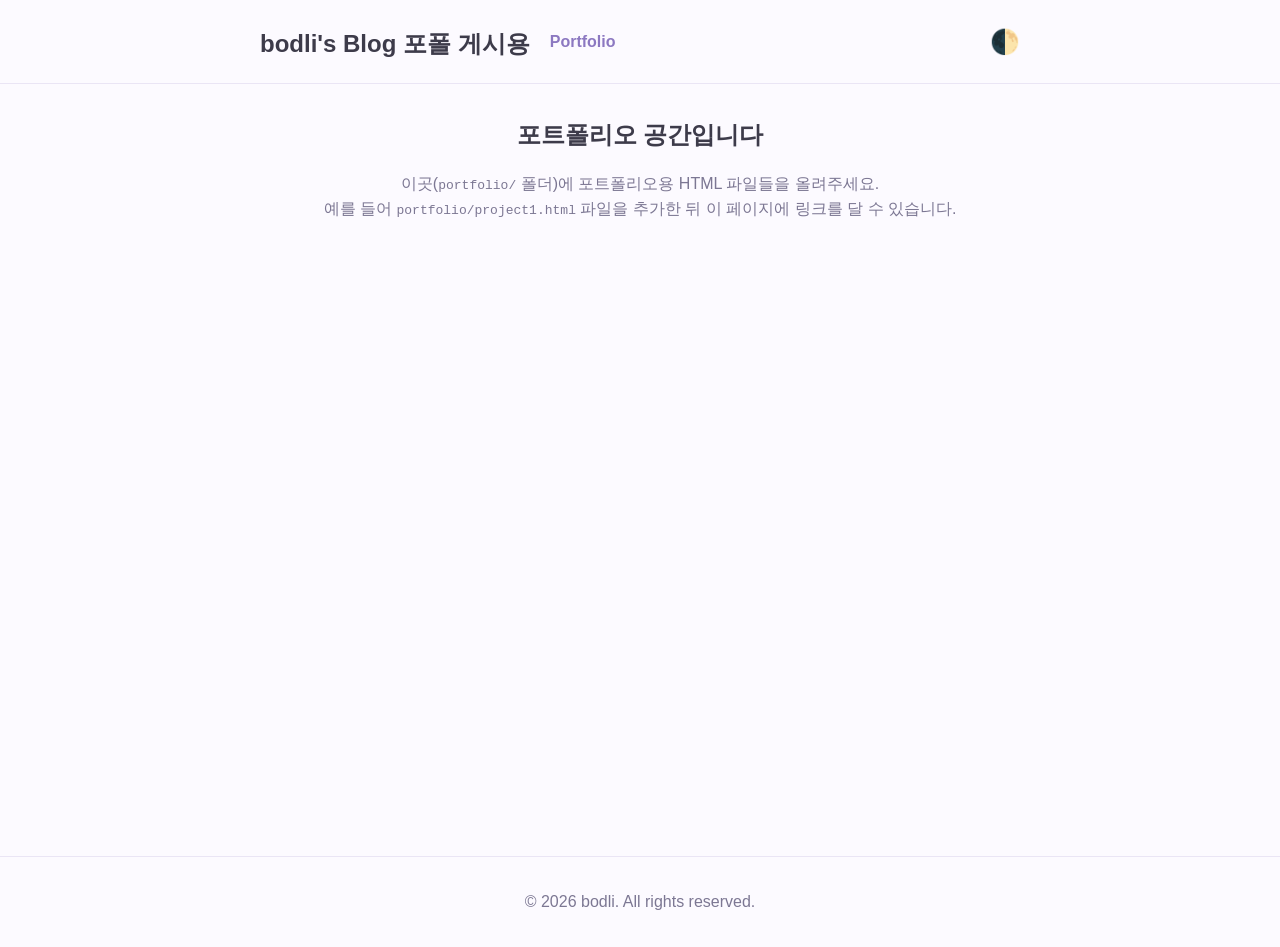
==== portfolio/index.html @ 9ff952d4 "feat: 포트폴리오 공간 추가, 제목 변경 및 테스트 게시글 삭제" ====
<!DOCTYPE html>
<html lang="ko">
<head>
    <meta charset="UTF-8">
    <meta name="viewport" content="width=device-width, initial-scale=1.0">
    <title>Portfolio - bodli's Blog 포폴 게시용</title>
    <link rel="stylesheet" href="../css/style.css">
</head>
<body>
    <header class="header">
        <div class="container">
            <div style="display: flex; align-items: center; gap: 20px;">
                <h1><a href="../index.html">bodli's Blog 포폴 게시용</a></h1>
                <nav>
                    <a href="index.html" style="color: var(--primary-color); font-weight: 700;">Portfolio</a>
                </nav>
            </div>
            <button id="theme-toggle" class="theme-toggle" aria-label="테마 전환">🌓</button>
        </div>
    </header>

    <main class="container">
        <div style="margin-top: 2rem; text-align: center;">
            <h2>포트폴리오 공간입니다</h2>
            <p style="margin-top: 1rem; color: var(--text-muted);">
                이곳(<code>portfolio/</code> 폴더)에 포트폴리오용 HTML 파일들을 올려주세요.<br>
                예를 들어 <code>portfolio/project1.html</code> 파일을 추가한 뒤 이 페이지에 링크를 달 수 있습니다.
            </p>
        </div>
    </main>

    <footer class="footer">
        <div class="container">
            <p>&copy; <span id="current-year"></span> bodli. All rights reserved.</p>
        </div>
    </footer>

    <script src="../js/theme.js"></script>
</body>
</html>
---- css/style.css ----
:root {
    /* 라이트 모드 컬러 팔레트 (연한 보라색 테마) */
    --bg-color: #fcfaff; /* 매우 연한 보라색 배경 */
    --text-color: #3d3b4a; /* 부드러운 다크 그레이/퍼플 */
    --text-muted: #7c7793;
    --primary-color: #8c78c1; /* 메인 연보라색 */
    --primary-hover: #745fb3;
    --border-color: #eae5f5;
    --card-bg: #ffffff;
    --tag-bg: #f3ebff;
    --tag-text: #6b559e;
    --header-bg: rgba(252, 250, 255, 0.9);
    --code-bg: #f5f2fb;
}

[data-theme='dark'] {
    /* 다크 모드 컬러 팔레트 (깊은 보라색 기반) */
    --bg-color: #1a1625;
    --text-color: #e2dff0;
    --text-muted: #a49ebd;
    --primary-color: #b19cd9;
    --primary-hover: #c4b5e6;
    --border-color: #38314d;
    --card-bg: #241f33;
    --tag-bg: #382c59;
    --tag-text: #cbbbed;
    --header-bg: rgba(26, 22, 37, 0.9);
    --code-bg: #1f1b2e;
}

/* 기본 설정 */
* {
    margin: 0;
    padding: 0;
    box-sizing: border-box;
}

body {
    font-family: -apple-system, BlinkMacSystemFont, "Segoe UI", Roboto, Helvetica, Arial, sans-serif;
    background-color: var(--bg-color);
    color: var(--text-color);
    line-height: 1.6;
    transition: background-color 0.3s ease, color 0.3s ease;
}

a {
    color: var(--primary-color);
    text-decoration: none;
    transition: color 0.2s ease;
}

a:hover {
    color: var(--primary-hover);
}

.container {
    max-width: 800px;
    margin: 0 auto;
    padding: 0 20px;
}

/* 헤더 */
.header {
    position: sticky;
    top: 0;
    background-color: var(--header-bg);
    backdrop-filter: blur(8px);
    border-bottom: 1px solid var(--border-color);
    z-index: 100;
    padding: 1rem 0;
}

.header .container {
    display: flex;
    justify-content: space-between;
    align-items: center;
}

.header h1 a {
    color: var(--text-color);
    font-size: 1.5rem;
    font-weight: 700;
}

.theme-toggle {
    background: none;
    border: none;
    font-size: 1.5rem;
    cursor: pointer;
    color: var(--text-color);
}

/* 메인 레이아웃 */
main {
    min-height: calc(100vh - 160px);
    padding: 2rem 0;
}

/* 검색 및 필터 */
.search-container {
    margin-bottom: 1.5rem;
}

#search-input {
    width: 100%;
    padding: 0.8rem 1.2rem;
    border: 1px solid var(--border-color);
    border-radius: 8px;
    background-color: var(--card-bg);
    color: var(--text-color);
    font-size: 1rem;
    outline: none;
    transition: border-color 0.2s;
}

#search-input:focus {
    border-color: var(--primary-color);
}

.tags-container {
    display: flex;
    flex-wrap: wrap;
    gap: 0.5rem;
    margin-bottom: 2rem;
}

.tag-btn {
    padding: 0.4rem 0.8rem;
    border: none;
    border-radius: 20px;
    background-color: var(--tag-bg);
    color: var(--tag-text);
    font-size: 0.85rem;
    cursor: pointer;
    transition: all 0.2s;
}

.tag-btn:hover, .tag-btn.active {
    background-color: var(--primary-color);
    color: white;
}

/* 게시글 목록 */
.post-card {
    background-color: var(--card-bg);
    border: 1px solid var(--border-color);
    border-radius: 12px;
    padding: 1.5rem;
    margin-bottom: 1.5rem;
    transition: transform 0.2s, box-shadow 0.2s;
}

.post-card:hover {
    transform: translateY(-2px);
    box-shadow: 0 4px 12px rgba(140, 120, 193, 0.1);
}

.post-card h2 {
    margin-bottom: 0.5rem;
}

.post-card h2 a {
    color: var(--text-color);
}

.post-card h2 a:hover {
    color: var(--primary-color);
}

.post-card .meta {
    font-size: 0.85rem;
    color: var(--text-muted);
    margin-bottom: 1rem;
}

.post-card .excerpt {
    color: var(--text-color);
    margin-bottom: 1rem;
    display: -webkit-box;
    -webkit-line-clamp: 3;
    -webkit-box-orient: vertical;
    overflow: hidden;
}

/* 포스트 상세 페이지 */
.post-header {
    margin-bottom: 2rem;
    text-align: center;
}

.post-header h1 {
    font-size: 2.5rem;
    margin-bottom: 0.5rem;
}

.post-meta {
    color: var(--text-muted);
    font-size: 0.95rem;
    margin-bottom: 1rem;
}

.category {
    background-color: var(--tag-bg);
    color: var(--tag-text);
    padding: 0.2rem 0.6rem;
    border-radius: 4px;
    margin-left: 0.5rem;
    font-size: 0.85rem;
}

.post-content {
    line-height: 1.8;
}

.post-content h1, .post-content h2, .post-content h3 {
    margin-top: 2rem;
    margin-bottom: 1rem;
    color: var(--text-color);
}

.post-content p {
    margin-bottom: 1.2rem;
}

.post-content img {
    max-width: 100%;
    border-radius: 8px;
    margin: 1.5rem 0;
}

.post-content pre {
    background-color: var(--code-bg);
    border-radius: 8px;
    padding: 1rem;
    overflow-x: auto;
    margin-bottom: 1.5rem;
    border: 1px solid var(--border-color);
}

.post-content code {
    font-family: Consolas, Monaco, 'Andale Mono', 'Ubuntu Mono', monospace;
}

.post-content blockquote {
    border-left: 4px solid var(--primary-color);
    padding-left: 1rem;
    margin-left: 0;
    margin-bottom: 1.5rem;
    color: var(--text-muted);
    background-color: var(--card-bg);
    padding: 1rem;
    border-radius: 0 8px 8px 0;
}

/* 푸터 */
.footer {
    text-align: center;
    padding: 2rem 0;
    color: var(--text-muted);
    border-top: 1px solid var(--border-color);
}

/* Giscus */
.giscus-container {
    margin-top: 4rem;
    padding-top: 2rem;
    border-top: 1px solid var(--border-color);
}
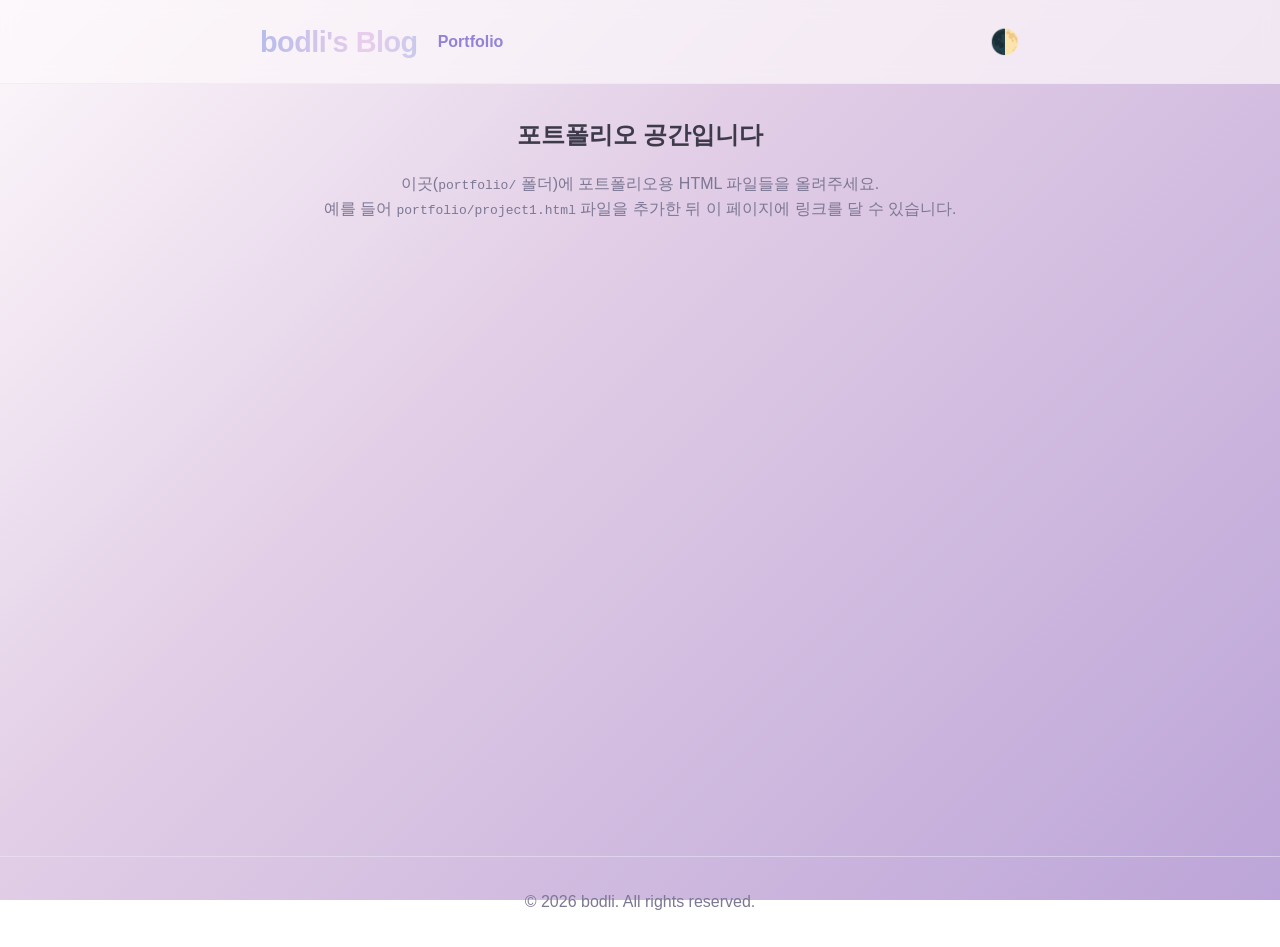
==== commit 438b6289: "fix: 로고 텍스트에서 '포폴 게시용' 제거" ====
--- a/portfolio/index.html
+++ b/portfolio/index.html
@@ -3,14 +3,14 @@
 <head>
     <meta charset="UTF-8">
     <meta name="viewport" content="width=device-width, initial-scale=1.0">
-    <title>Portfolio - bodli's Blog 포폴 게시용</title>
+    <title>Portfolio - bodli's Blog</title>
     <link rel="stylesheet" href="../css/style.css">
 </head>
 <body>
     <header class="header">
         <div class="container">
             <div style="display: flex; align-items: center; gap: 20px;">
-                <h1><a href="../index.html">bodli's Blog 포폴 게시용</a></h1>
+                <h1><a href="../index.html">bodli's Blog</a></h1>
                 <nav>
                     <a href="index.html" style="color: var(--primary-color); font-weight: 700;">Portfolio</a>
                 </nav>
--- a/css/style.css
+++ b/css/style.css
@@ -1,31 +1,33 @@
 :root {
     /* 라이트 모드 컬러 팔레트 (연한 보라색 테마) */
-    --bg-color: #fcfaff; /* 매우 연한 보라색 배경 */
+    --bg-color: #fcfaff; /* fallback */
+    --bg-gradient: linear-gradient(135deg, #fdf8fb 0%, #e1cde6 40%, #bca5d8 100%);
     --text-color: #3d3b4a; /* 부드러운 다크 그레이/퍼플 */
     --text-muted: #7c7793;
-    --primary-color: #8c78c1; /* 메인 연보라색 */
-    --primary-hover: #745fb3;
-    --border-color: #eae5f5;
-    --card-bg: #ffffff;
-    --tag-bg: #f3ebff;
+    --primary-color: #9283d6; /* 메인 연보라색 */
+    --primary-hover: #7b6ab5;
+    --border-color: rgba(234, 229, 245, 0.6);
+    --card-bg: rgba(255, 255, 255, 0.85); /* 약간의 투명도로 배경 그라데이션 비치게 */
+    --tag-bg: rgba(243, 235, 255, 0.8);
     --tag-text: #6b559e;
-    --header-bg: rgba(252, 250, 255, 0.9);
-    --code-bg: #f5f2fb;
+    --header-bg: rgba(253, 248, 251, 0.7); /* 글래스모피즘 느낌 */
+    --code-bg: rgba(245, 242, 251, 0.8);
 }
 
 [data-theme='dark'] {
     /* 다크 모드 컬러 팔레트 (깊은 보라색 기반) */
     --bg-color: #1a1625;
+    --bg-gradient: linear-gradient(135deg, #2d243d 0%, #1f182b 40%, #15111d 100%);
     --text-color: #e2dff0;
     --text-muted: #a49ebd;
     --primary-color: #b19cd9;
     --primary-hover: #c4b5e6;
-    --border-color: #38314d;
-    --card-bg: #241f33;
-    --tag-bg: #382c59;
+    --border-color: rgba(56, 49, 77, 0.6);
+    --card-bg: rgba(36, 31, 51, 0.85);
+    --tag-bg: rgba(56, 44, 89, 0.8);
     --tag-text: #cbbbed;
-    --header-bg: rgba(26, 22, 37, 0.9);
-    --code-bg: #1f1b2e;
+    --header-bg: rgba(45, 36, 61, 0.7);
+    --code-bg: rgba(31, 27, 46, 0.8);
 }
 
 /* 기본 설정 */
@@ -37,10 +39,12 @@
 
 body {
     font-family: -apple-system, BlinkMacSystemFont, "Segoe UI", Roboto, Helvetica, Arial, sans-serif;
-    background-color: var(--bg-color);
+    background: var(--bg-gradient, var(--bg-color));
+    background-attachment: fixed;
+    min-height: 100vh;
     color: var(--text-color);
     line-height: 1.6;
-    transition: background-color 0.3s ease, color 0.3s ease;
+    transition: background 0.3s ease, color 0.3s ease;
 }
 
 a {
@@ -77,9 +81,21 @@
 }
 
 .header h1 a {
-    color: var(--text-color);
-    font-size: 1.5rem;
-    font-weight: 700;
+    font-size: 1.8rem;
+    font-weight: 800;
+    letter-spacing: -0.5px;
+    background: linear-gradient(90deg, #b6bceb, #eacdec, #a7c5ed, #d2bcf3);
+    -webkit-background-clip: text;
+    -webkit-text-fill-color: transparent;
+    background-clip: text;
+    background-size: 200% auto;
+    animation: shine 4s linear infinite;
+}
+
+@keyframes shine {
+    to {
+        background-position: 200% center;
+    }
 }
 
 .theme-toggle {
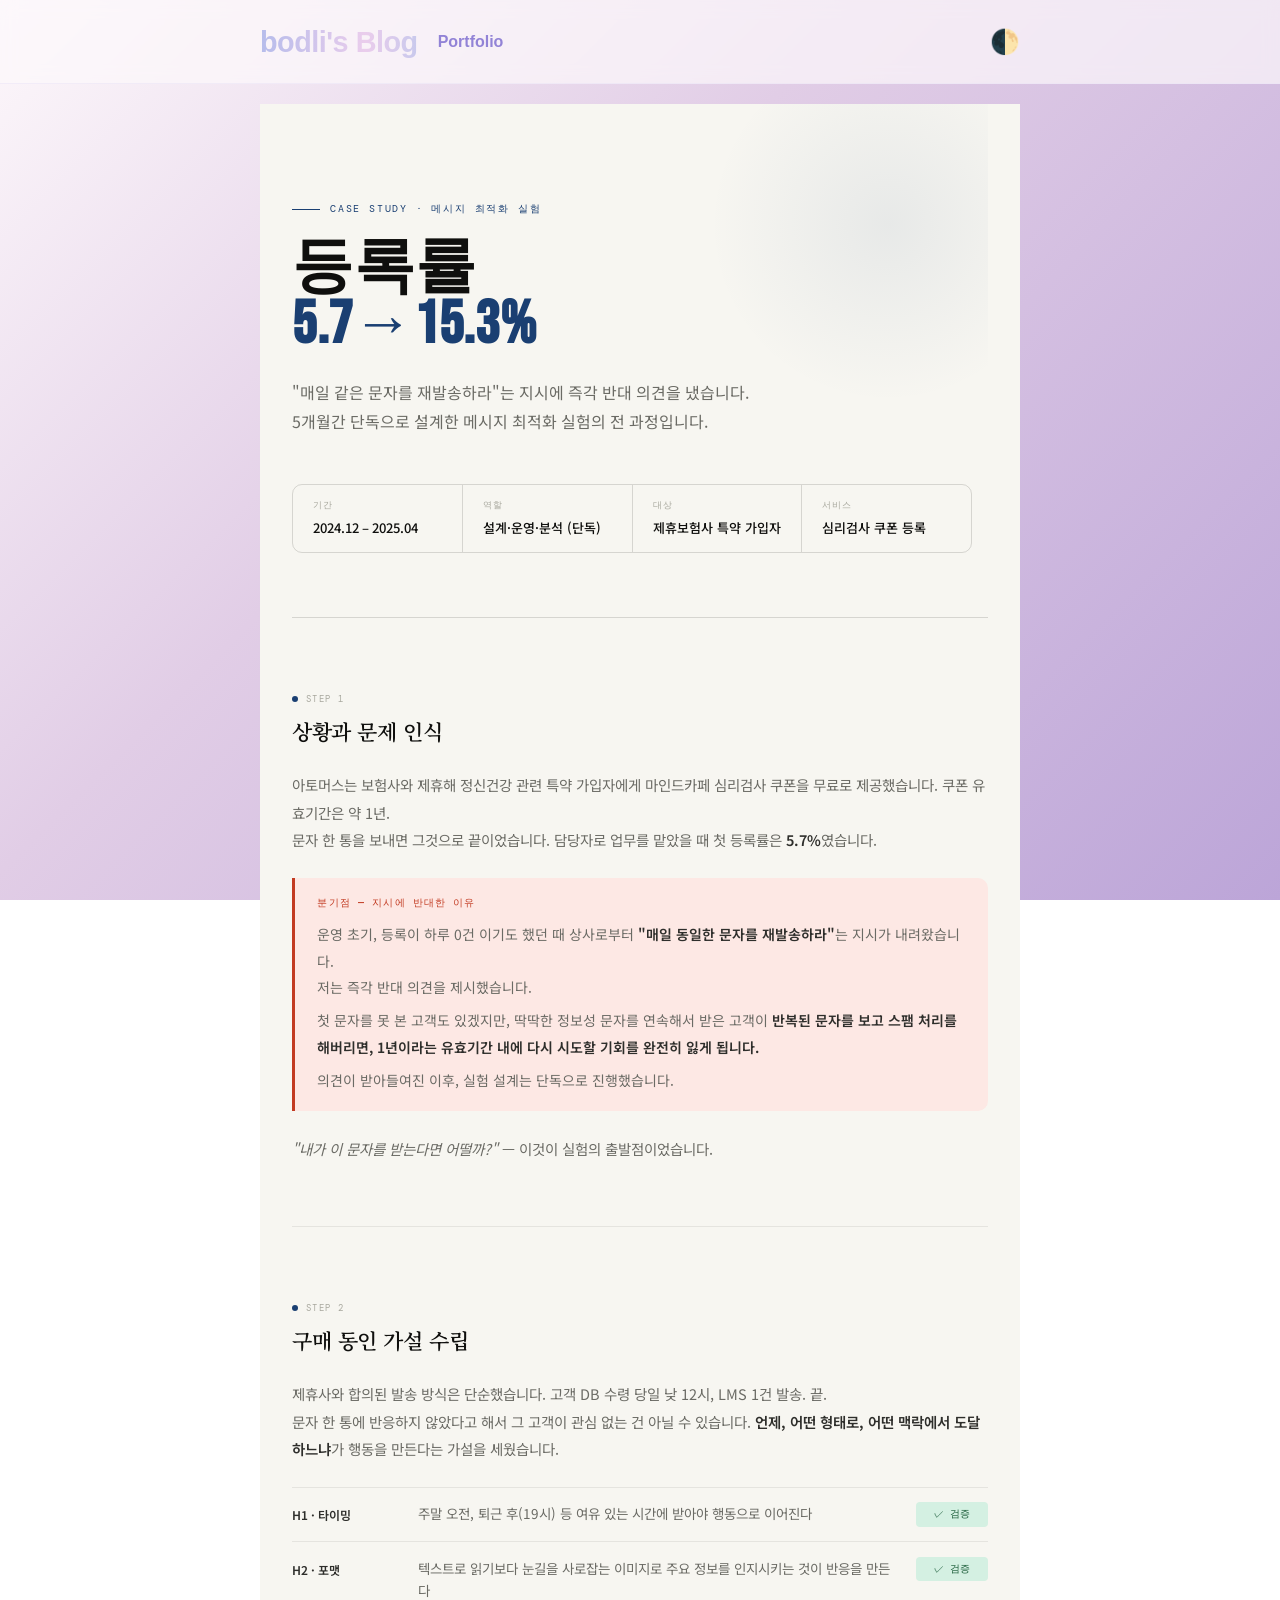
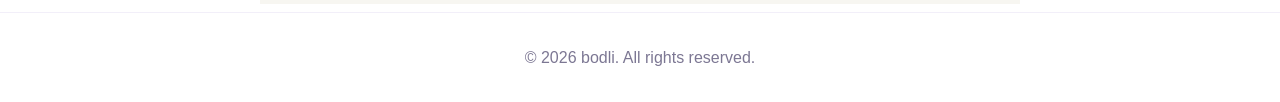
==== commit 59080f6b: "Fix portfolio link and content" ====
--- a/portfolio/index.html
+++ b/portfolio/index.html
@@ -20,13 +20,7 @@
     </header>
 
     <main class="container">
-        <div style="margin-top: 2rem; text-align: center;">
-            <h2>포트폴리오 공간입니다</h2>
-            <p style="margin-top: 1rem; color: var(--text-muted);">
-                이곳(<code>portfolio/</code> 폴더)에 포트폴리오용 HTML 파일들을 올려주세요.<br>
-                예를 들어 <code>portfolio/project1.html</code> 파일을 추가한 뒤 이 페이지에 링크를 달 수 있습니다.
-            </p>
-        </div>
+        <iframe src="msg_optimization_img.html" width="100%" height="1500px" frameborder="0" style="border:none; margin-top: 20px;"></iframe>
     </main>
 
     <footer class="footer">
